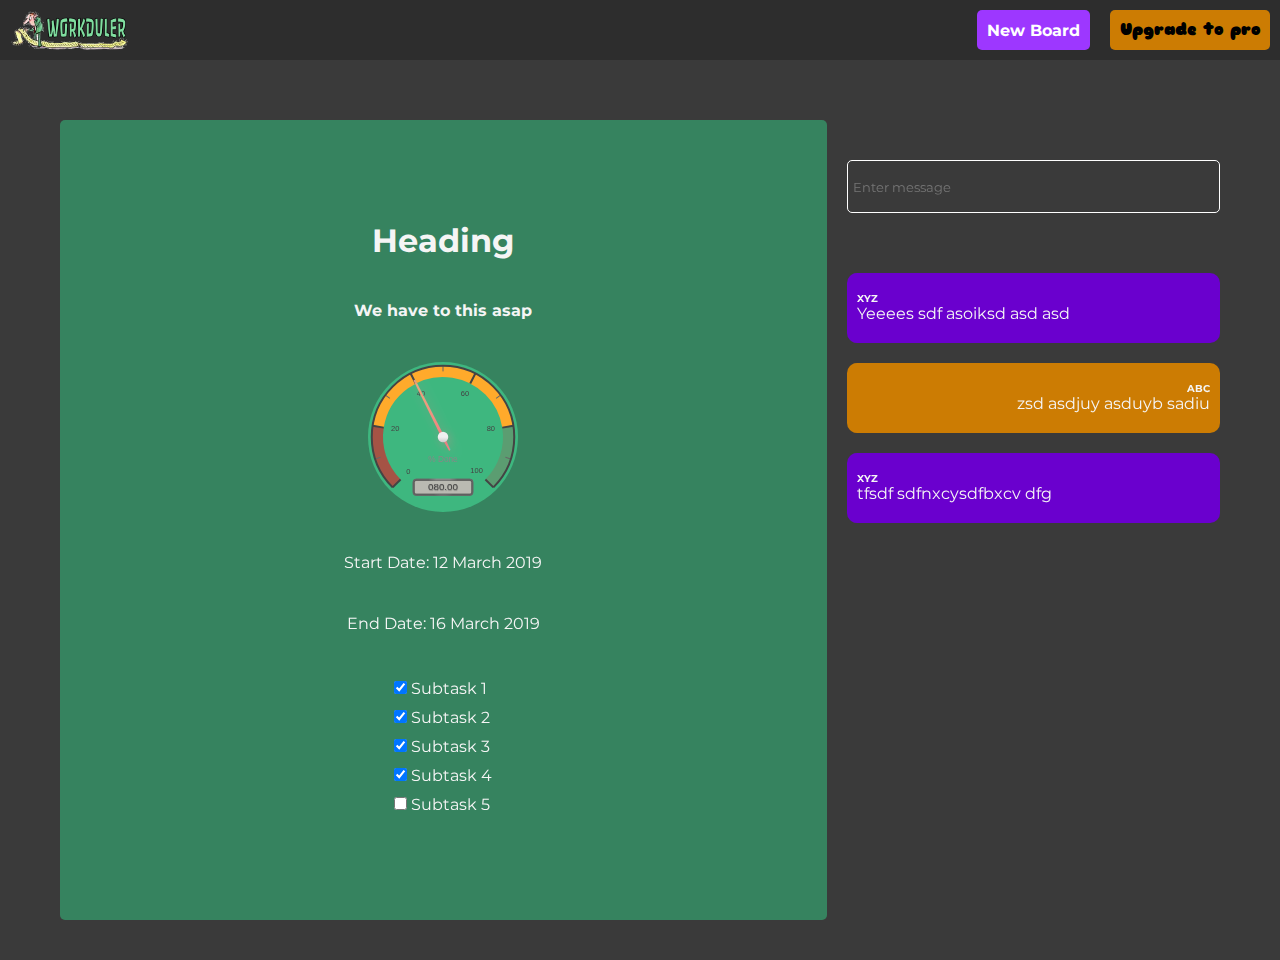
==== details.html @ a4aad2be "details" ====
<!DOCTYPE html>
<html lang="en">

<head>
    <meta charset="UTF-8">
    <meta name="viewport" content="width=device-width, initial-scale=1.0">
    <meta http-equiv="X-UA-Compatible" content="ie=edge">
    <title>Details - MyBoard</title>
    <link rel="stylesheet" href="style.css">
    <script src="gauge.min.js"></script>
    <link rel="stylesheet" href="animate.css">
</head>

<body>
    <nav>
        <img src="huge (1).png" alt="">
        <div></div>
        <div><a id="new" href="#">New Board</a>
            <a id="pro" href="#">Upgrade to pro</a>
        </div>
    </nav>
    <section>
        <div class="boardDetail">
            <div id="detail">
                <h1>Heading</h1>
                <h4>We have to this asap</h4>
                <canvas id="detailCanvas"></canvas>

                <div>Start Date: 12 March 2019</div>
                <div>End Date: 16 March 2019</div>


                <div class="subtask">
                    <div><input type="checkbox" checked> Subtask 1</div>
                    <div><input type="checkbox" checked> Subtask 2</div>
                    <div><input type="checkbox" checked> Subtask 3</div>
                    <div><input type="checkbox" checked> Subtask 4</div>
                    <div><input type="checkbox"> Subtask 5</div>
                </div>
            </div>
            <div id="chat">
                <input type="text" placeholder="Enter message">
                <div class="chatBubble">
                    <div class="from">XYZ</div>
                    <div class="message">Yeeees sdf asoiksd asd asd </div>
                </div>

                <div class="chatBubble">
                    <div class="from">ABC</div>
                    <div class="message">zsd asdjuy asduyb sadiu</div>
                </div>

                <div class="chatBubble">
                    <div class="from">XYZ</div>
                    <div class="message">tfsdf sdfnxcysdfbxcv dfg</div>
                </div>
            </div>
        </div>
    </section>
    <script>
        var gauge = new RadialGauge({
            renderTo: 'detailCanvas',
            width: 150,
            height: 150,
            units: "% Done",
            minValue: 0,
            maxValue: 100,
            majorTicks: [
                "0",
                "20",
                "40",
                "60",
                "80",
                "100",
            ],
            minorTicks: 2,
            strokeTicks: true,
            highlights: [{
                    "from": 0,
                    "to": 20,
                    "color": "rgba(200, 50, 50, .75)"
                },
                {
                    "from": 20,
                    "to": 80,
                    "color": "#FFAA2B"
                },
                {
                    "from": 80,
                    "to": 100,
                    "color": "#5B9D71"
                }
            ],
            colorPlate: "#3eb77f",
            borderShadowWidth: 0,
            borders: false,
            needleType: "arrow",
            needleWidth: 2,
            needleCircleSize: 7,
            needleCircleOuter: true,
            needleCircleInner: false,
            animationDuration: 1500,
            animationRule: "linear"
        }).draw();

        gauge.value = 80;
    </script>
</body>

</html>
---- style.css ----
@import url("https://fonts.googleapis.com/css?family=Montserrat|Sniglet");
a {
  text-decoration: none;
  color: black;
}

/* Hide the browser's default checkbox */
.container input {
  position: absolute;
  opacity: 0;
  cursor: pointer;
  height: 0;
  width: 0;
}

/* Create a custom checkbox */
.checkmark {
  position: absolute;
  top: 0;
  left: 0;
  height: 25px;
  width: 25px;
  background-color: #eee;
}

/* On mouse-over, add a grey background color */
.container:hover input ~ .checkmark {
  background-color: #ccc;
}

/* When the checkbox is checked, add a blue background */
.container input:checked ~ .checkmark {
  background-color: #2196F3;
}

/* Create the checkmark/indicator (hidden when not checked) */
.checkmark:after {
  content: "";
  position: absolute;
  display: none;
}

/* Show the checkmark when checked */
.container input:checked ~ .checkmark:after {
  display: block;
}

/* Style the checkmark/indicator */
.container .checkmark:after {
  left: 9px;
  top: 5px;
  width: 5px;
  height: 10px;
  border: solid white;
  border-width: 0 3px 3px 0;
  -webkit-transform: rotate(45deg);
  transform: rotate(45deg);
}

* {
  padding: 0;
  margin: 0;
  -webkit-box-sizing: border-box;
          box-sizing: border-box;
  font-family: "Montserrat", sans-serif;
  color: whitesmoke;
}

body {
  background: rgba(44, 44, 44, 0.933);
}

a {
  padding: 20px 10px;
  margin: 10px;
  display: -webkit-box;
  display: -ms-flexbox;
  display: flex;
  -webkit-box-align: center;
      -ms-flex-align: center;
          align-items: center;
  border-radius: 5px;
  -webkit-transition: .5s;
  transition: .5s;
  color: whitesmoke;
}

nav {
  height: 60px;
  background-color: rgba(44, 44, 44, 0.933);
  display: -ms-grid;
  display: grid;
  -ms-grid-columns: auto 1fr auto;
      grid-template-columns: auto 1fr auto;
}

nav img {
  -o-object-fit: contain;
     object-fit: contain;
  height: 60px;
  padding: 10px;
}

nav div {
  height: 60px;
  display: -webkit-box;
  display: -ms-flexbox;
  display: flex;
}

nav div #new {
  background-color: #9d37ff;
  font-weight: bold;
  color: white;
}

nav div #new:hover {
  background-color: #6a00ce;
}

nav div #pro {
  background-color: #cc7c03;
  font-weight: bold;
  color: black;
  font-family: "Sniglet", cursive;
}

nav div #pro:hover {
  background-color: #ffaa2b;
}

section {
  height: calc(100vh);
}

.boards {
  display: -ms-grid;
  display: grid;
  -ms-grid-columns: 1fr 1fr 1fr 1fr;
      grid-template-columns: 1fr 1fr 1fr 1fr;
  -webkit-transition: 1s;
  transition: 1s;
}

.boards .boardOverview {
  display: -webkit-box;
  display: -ms-flexbox;
  display: flex;
  -webkit-box-orient: vertical;
  -webkit-box-direction: normal;
      -ms-flex-direction: column;
          flex-direction: column;
  -webkit-box-align: center;
      -ms-flex-align: center;
          align-items: center;
  -ms-flex-pack: distribute;
      justify-content: space-around;
  height: 400px;
  padding: 20px;
  margin: 10px;
  background-color: #3eb77f;
  border-radius: 15px;
  -webkit-transition: 0.5s;
  transition: 0.5s;
}

.boards .boardOverview:hover {
  background-color: #36835f;
}

.boards .boardOverview a {
  background-color: #9d37ff;
  padding: 10px;
  font-weight: bold;
}

.boards .boardOverview a:hover {
  background-color: #6a00ce;
}

.boards .boardOverview p {
  font-size: 0.8em;
}

.boardDetail {
  display: -ms-grid;
  display: grid;
  -ms-grid-columns: 2fr 1fr;
      grid-template-columns: 2fr 1fr;
  height: 100%;
  padding: 50px;
}

.boardDetail #detail {
  margin: 10px;
  background-color: #36835f;
  height: 100%;
  padding: 80px;
  border-radius: 5px;
  display: -webkit-box;
  display: -ms-flexbox;
  display: flex;
  -webkit-box-orient: vertical;
  -webkit-box-direction: normal;
      -ms-flex-direction: column;
          flex-direction: column;
  -webkit-box-align: center;
      -ms-flex-align: center;
          align-items: center;
  -ms-flex-pack: distribute;
      justify-content: space-around;
}

.boardDetail #detail .subtask {
  display: -webkit-box;
  display: -ms-flexbox;
  display: flex;
  -webkit-box-orient: vertical;
  -webkit-box-direction: normal;
      -ms-flex-direction: column;
          flex-direction: column;
}

.boardDetail #detail .subtask div {
  margin: 5px;
}

.boardDetail #chat {
  margin: 10px;
  margin-top: 50px;
  height: 100%;
  display: -webkit-box;
  display: -ms-flexbox;
  display: flex;
  -webkit-box-orient: vertical;
  -webkit-box-direction: normal;
      -ms-flex-direction: column;
          flex-direction: column;
}

.boardDetail #chat input {
  background: transparent;
  border: 1px solid white;
  height: 4em;
  border-radius: 5px;
  margin-bottom: 50px;
  padding-left: 5px;
}

.boardDetail #chat .chatBubble {
  padding: 20px 10px;
  margin: 10px 0;
  background-color: #6a00ce;
  border-radius: 10px;
}

.boardDetail #chat .chatBubble:nth-child(odd) {
  background-color: #cc7c03;
  text-align: end;
}

.boardDetail #chat .chatBubble .from {
  font-size: 0.6em;
  font-weight: bold;
}

@media (max-width: 900px) {
  .boards {
    -ms-grid-columns: 1fr 1fr 1fr;
        grid-template-columns: 1fr 1fr 1fr;
  }
}

@media (max-width: 650px) {
  .boards {
    -ms-grid-columns: 1fr 1fr;
        grid-template-columns: 1fr 1fr;
  }
}

@media (max-width: 450px) {
  .boards {
    -ms-grid-columns: 1fr;
        grid-template-columns: 1fr;
  }
}
/*# sourceMappingURL=style.css.map */
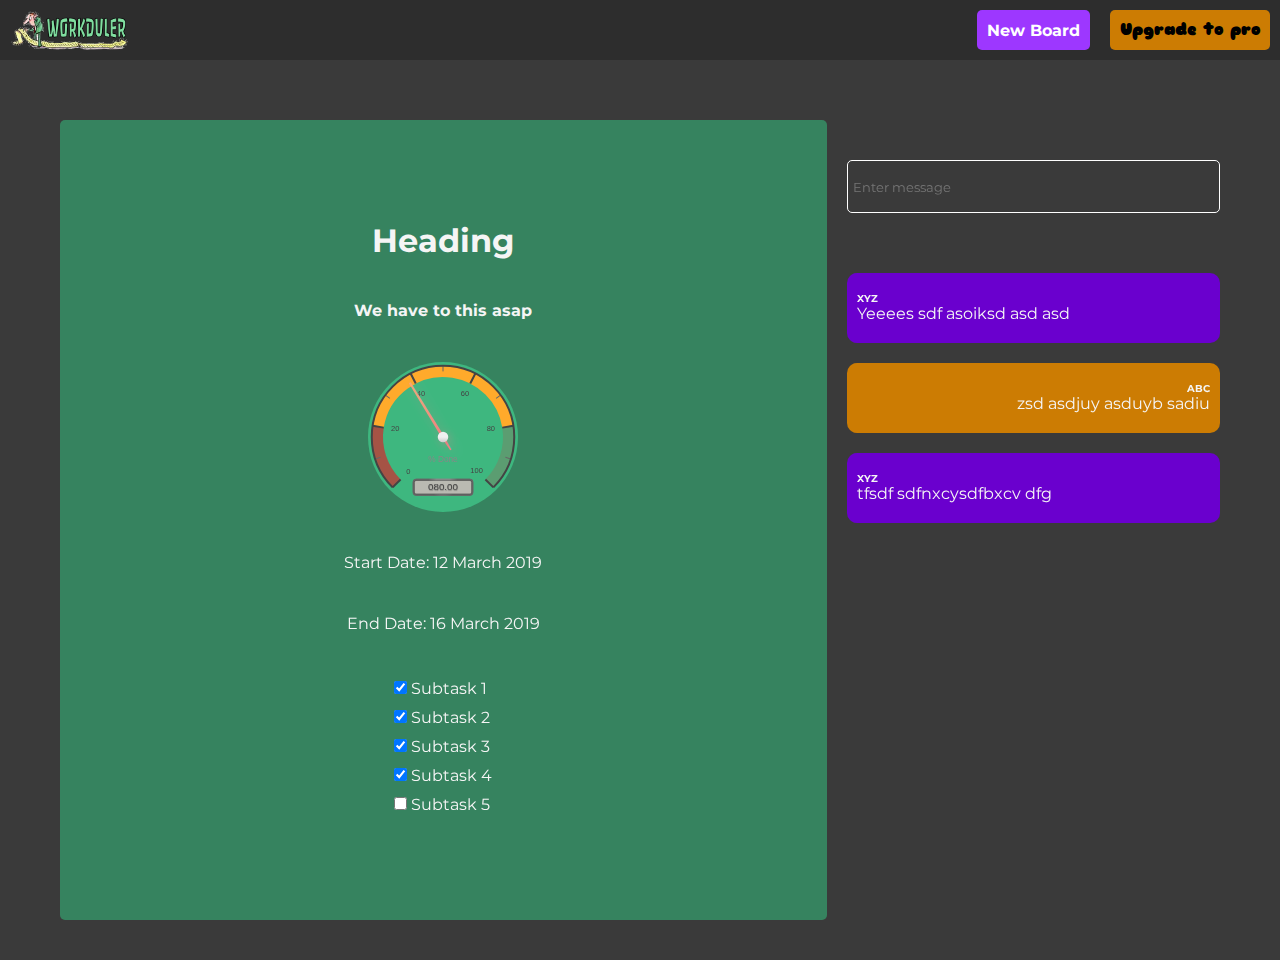
==== commit 9260db62: "s" ====
--- a/details.html
+++ b/details.html
@@ -13,7 +13,7 @@
 
 <body>
     <nav>
-        <img src="huge (1).png" alt="">
+        <a class="hero" href="index.html"><img src="huge (1).png" alt=""></a>
         <div></div>
         <div><a id="new" href="#">New Board</a>
             <a id="pro" href="#">Upgrade to pro</a>
--- a/style.css
+++ b/style.css
@@ -94,6 +94,11 @@
       grid-template-columns: auto 1fr auto;
 }
 
+nav .hero {
+  padding: 0;
+  margin: 0;
+}
+
 nav img {
   -o-object-fit: contain;
      object-fit: contain;
@@ -140,6 +145,12 @@
       grid-template-columns: 1fr 1fr 1fr 1fr;
   -webkit-transition: 1s;
   transition: 1s;
+  -webkit-box-align: start;
+      -ms-flex-align: start;
+          align-items: flex-start;
+  -webkit-box-pack: start;
+      -ms-flex-pack: start;
+          justify-content: flex-start;
 }
 
 .boards .boardOverview {
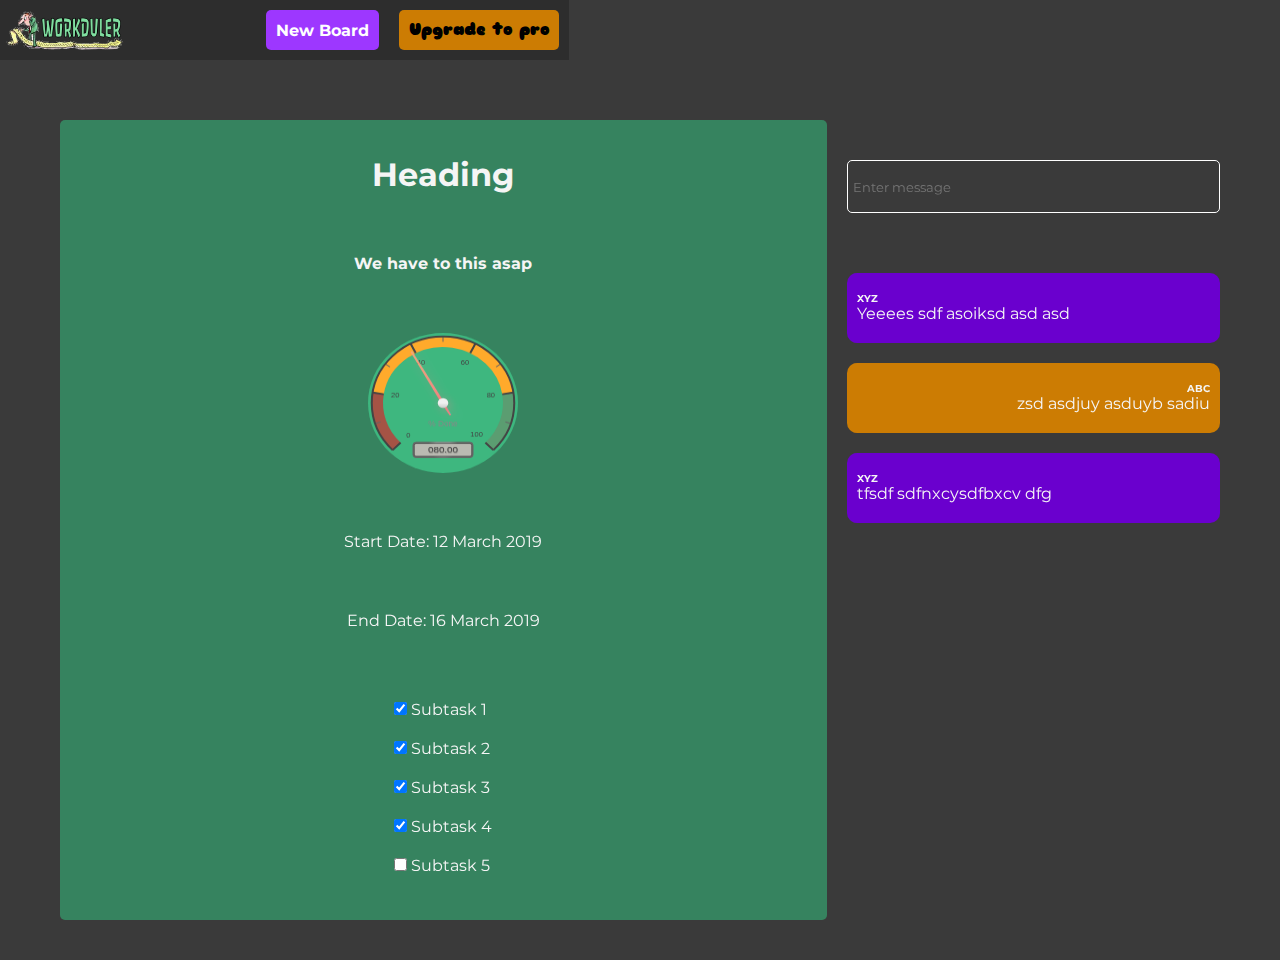
==== commit 4964a34c: "nav" ====
--- a/details.html
+++ b/details.html
@@ -19,6 +19,7 @@
             <a id="pro" href="#">Upgrade to pro</a>
         </div>
     </nav>
+    <div class="navGap"></div>
     <section>
         <div class="boardDetail">
             <div id="detail">
--- a/style.css
+++ b/style.css
@@ -85,11 +85,18 @@
   color: whitesmoke;
 }
 
+.navGap {
+  margin-top: 60px;
+}
+
 nav {
   height: 60px;
   background-color: rgba(44, 44, 44, 0.933);
   display: -ms-grid;
   display: grid;
+  position: fixed;
+  top: 0;
+  z-index: 100;
   -ms-grid-columns: auto 1fr auto;
       grid-template-columns: auto 1fr auto;
 }
@@ -102,8 +109,11 @@
 nav img {
   -o-object-fit: contain;
      object-fit: contain;
-  height: 60px;
-  padding: 10px;
+  -o-object-position: left;
+     object-position: left;
+  min-width: 20vw;
+  max-height: 60px;
+  padding: 10px 5px;
 }
 
 nav div {
@@ -206,7 +216,7 @@
   margin: 10px;
   background-color: #36835f;
   height: 100%;
-  padding: 80px;
+  padding: 30px;
   border-radius: 5px;
   display: -webkit-box;
   display: -ms-flexbox;
@@ -218,8 +228,9 @@
   -webkit-box-align: center;
       -ms-flex-align: center;
           align-items: center;
-  -ms-flex-pack: distribute;
-      justify-content: space-around;
+  -webkit-box-pack: justify;
+      -ms-flex-pack: justify;
+          justify-content: space-between;
 }
 
 .boardDetail #detail .subtask {
@@ -234,6 +245,10 @@
 
 .boardDetail #detail .subtask div {
   margin: 5px;
+}
+
+.boardDetail #detail * {
+  padding: 5px 0;
 }
 
 .boardDetail #chat {
@@ -280,6 +295,10 @@
     -ms-grid-columns: 1fr 1fr 1fr;
         grid-template-columns: 1fr 1fr 1fr;
   }
+  .boardDetail {
+    -ms-grid-columns: 1fr 1fr;
+        grid-template-columns: 1fr 1fr;
+  }
 }
 
 @media (max-width: 650px) {
@@ -287,6 +306,11 @@
     -ms-grid-columns: 1fr 1fr;
         grid-template-columns: 1fr 1fr;
   }
+  .boardDetail {
+    -ms-grid-columns: 1fr;
+        grid-template-columns: 1fr;
+    padding: 0;
+  }
 }
 
 @media (max-width: 450px) {
